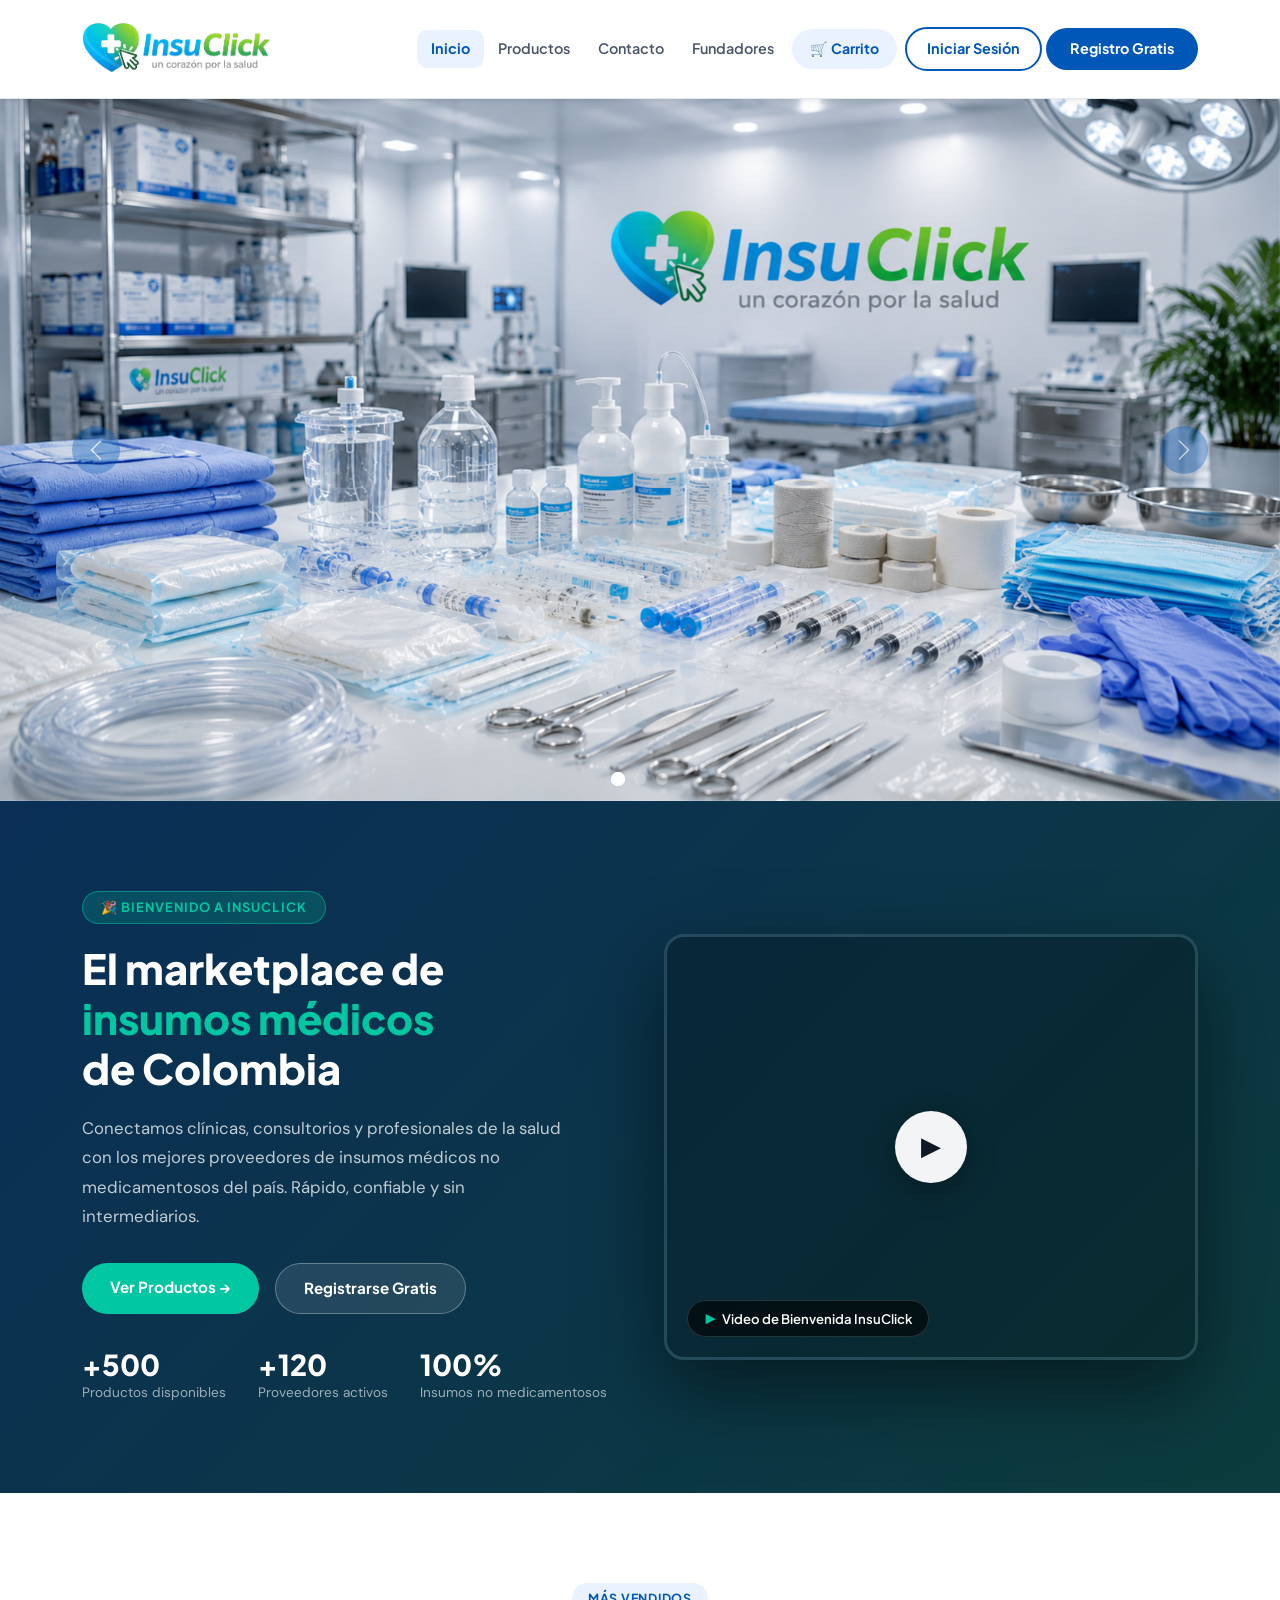
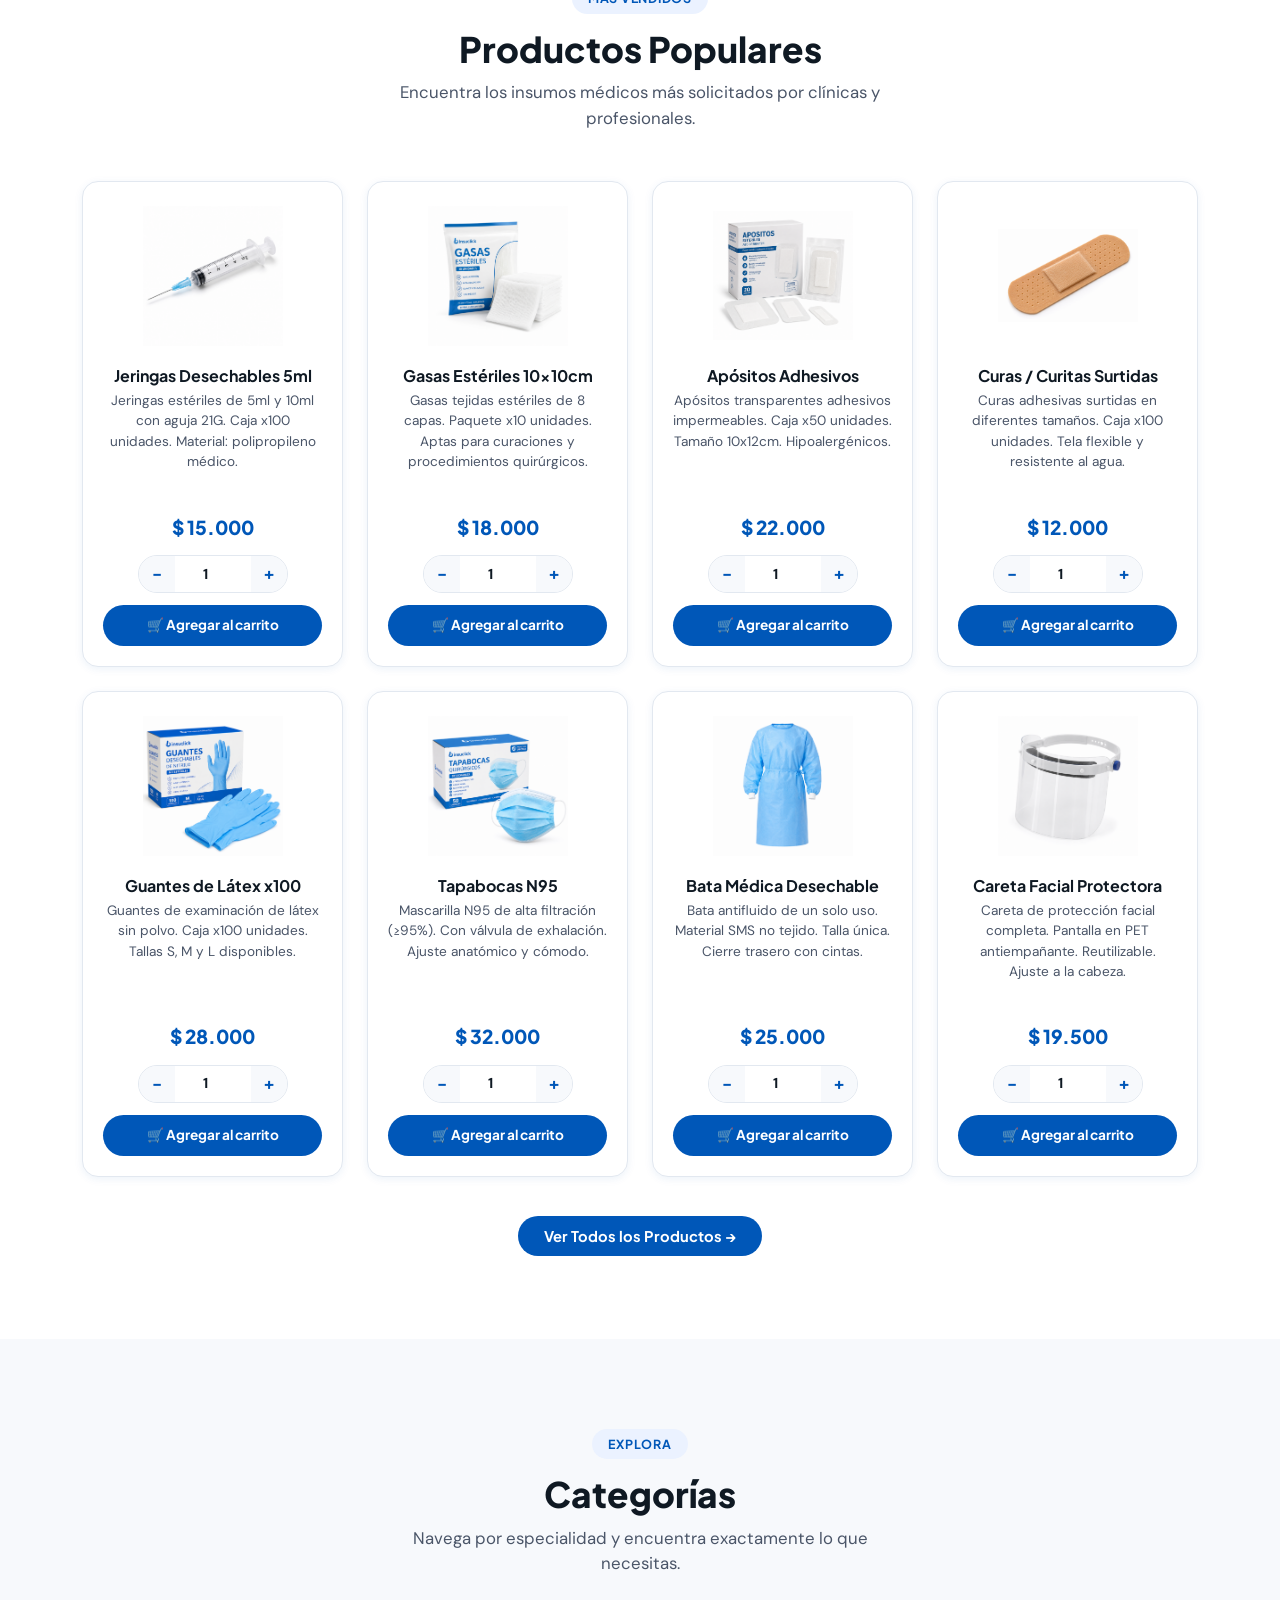
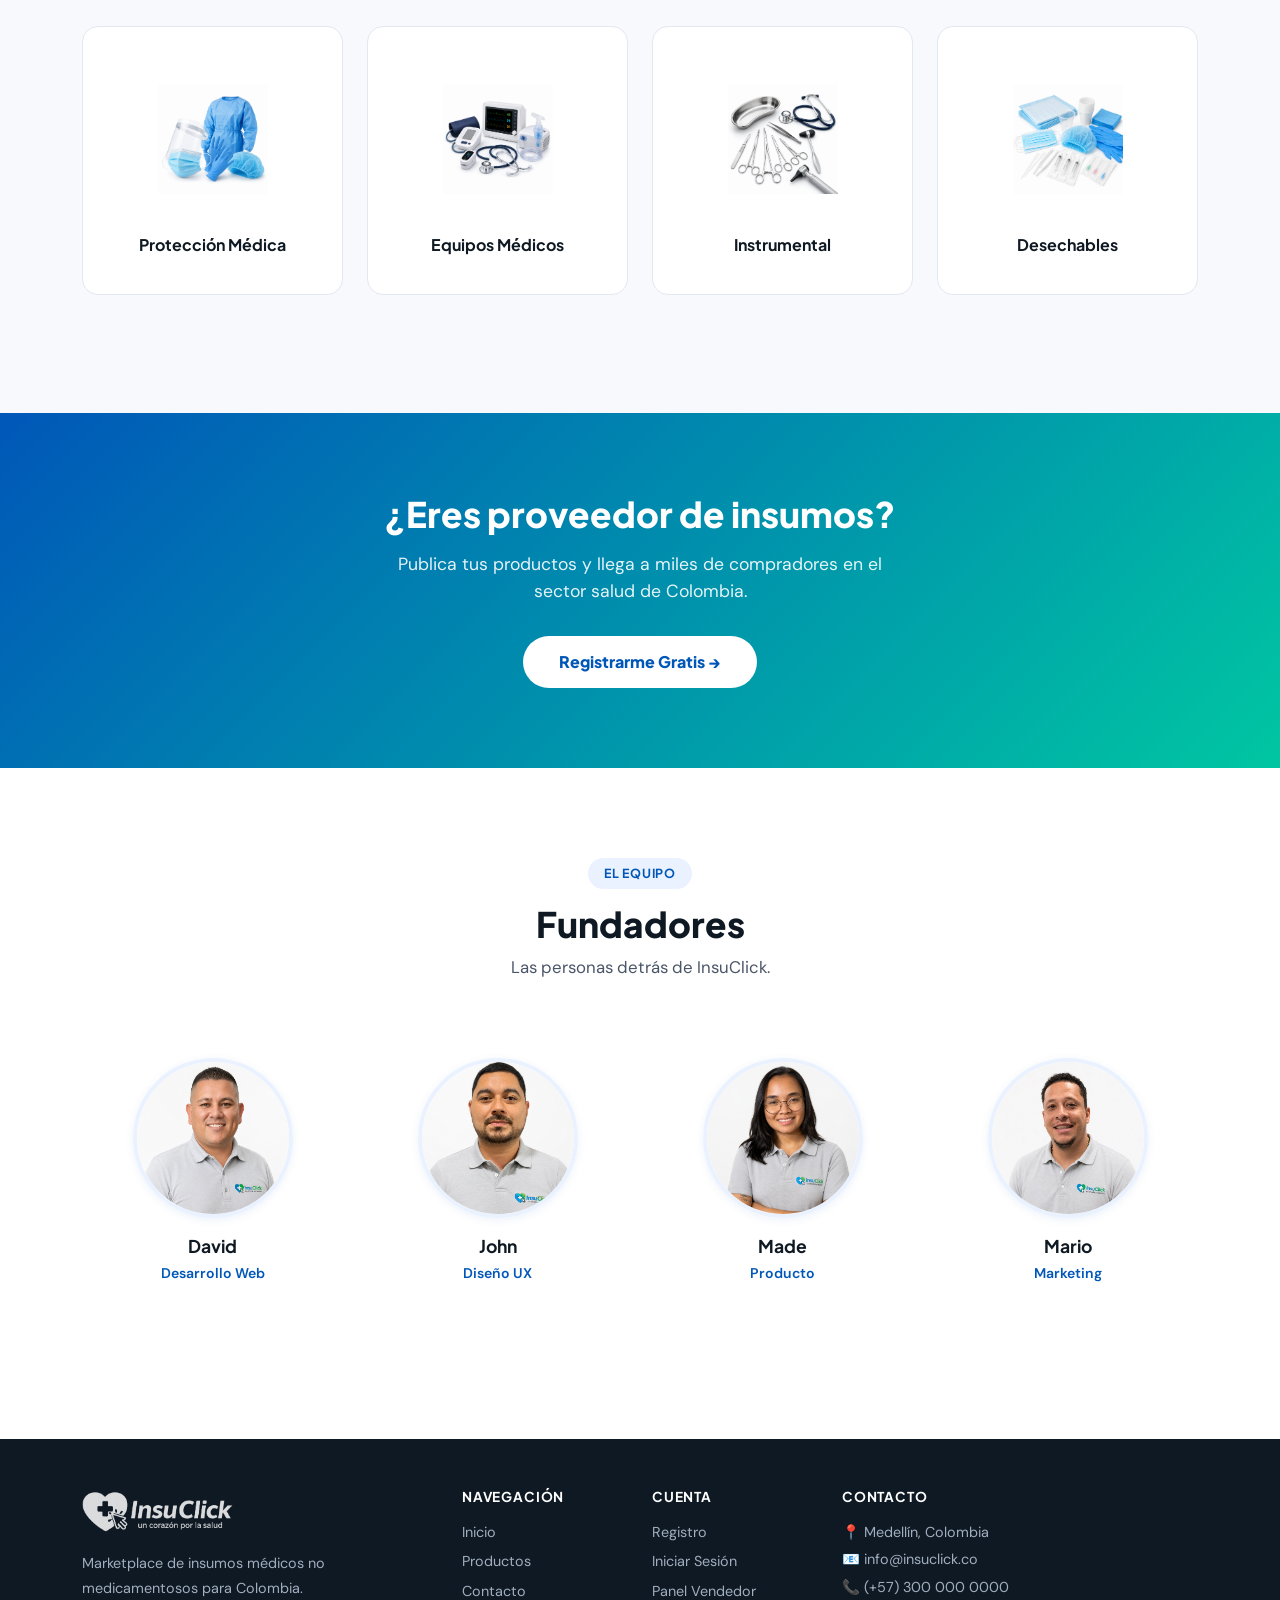
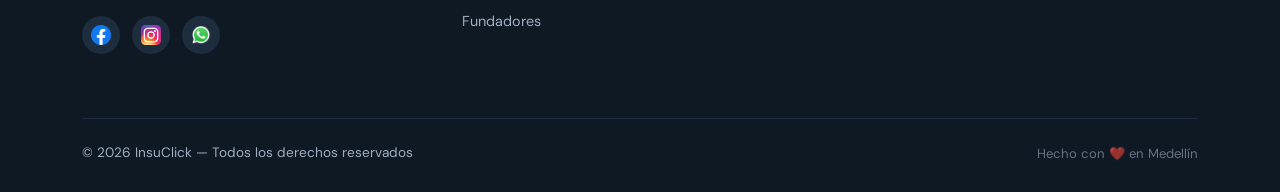
==== index.html @ 4cfe907f "proyecto insuclick final" ====
<!DOCTYPE html>
<html lang="es">
<head>
  <meta charset="UTF-8">
  <meta name="viewport" content="width=device-width, initial-scale=1.0">
  <title>InsuClick — Insumos Médicos</title>
  <link rel="icon" href="img/favicon.png">
  <link href="https://cdn.jsdelivr.net/npm/bootstrap@5.3.3/dist/css/bootstrap.min.css" rel="stylesheet">
  <link rel="stylesheet" href="css/styles.css">
  <style>
    /* ---- CARRUSEL ---- */
    .carousel-hero { width: 100%; position: relative; overflow: hidden; }
    .carousel-hero .carousel-item img {
      width: 100%;
      height: 78vh;
      object-fit: cover;
      display: block;
    }
    .carousel-control-prev-icon,
    .carousel-control-next-icon {
      background-color: rgba(0,87,184,.7);
      border-radius: 50%;
      width: 48px; height: 48px;
      background-size: 50%;
    }
    .carousel-indicators [data-bs-target] {
      width: 12px; height: 12px;
      border-radius: 50%;
      background-color: rgba(255,255,255,.6);
      border: none;
      margin: 0 5px;
      transition: background .3s;
    }
    .carousel-indicators .active { background-color: #fff; transform: scale(1.2); }

    /* ---- SECCIÓN BIENVENIDA / VIDEO ---- */
    .welcome-section {
      padding: 90px 0;
      background: #0F1923;
      position: relative;
      overflow: hidden;
    }
    .welcome-section::before {
      content: '';
      position: absolute;
      inset: 0;
      background: linear-gradient(135deg, rgba(0,87,184,.35) 0%, rgba(0,198,162,.2) 100%);
    }
    .welcome-content { position: relative; z-index: 2; }
    .welcome-badge {
      display: inline-block;
      background: rgba(0,198,162,.2);
      border: 1px solid rgba(0,198,162,.5);
      color: #00C6A2;
      font-family: 'Plus Jakarta Sans', sans-serif;
      font-weight: 700;
      font-size: .8rem;
      letter-spacing: .08em;
      text-transform: uppercase;
      padding: 6px 18px;
      border-radius: 50px;
      margin-bottom: 20px;
    }
    .welcome-title {
      font-size: 2.6rem;
      font-weight: 800;
      color: #fff;
      line-height: 1.2;
      margin-bottom: 20px;
    }
    .welcome-title span { color: #00C6A2; }
    .welcome-desc {
      color: rgba(255,255,255,.75);
      font-size: 1.05rem;
      line-height: 1.75;
      max-width: 480px;
      margin-bottom: 32px;
    }
    .welcome-stats {
      display: flex;
      gap: 32px;
      margin-top: 36px;
      flex-wrap: wrap;
    }
    .welcome-stat strong {
      display: block;
      font-size: 1.8rem;
      font-weight: 800;
      color: #fff;
      font-family: 'Plus Jakarta Sans', sans-serif;
      line-height: 1;
    }
    .welcome-stat span {
      color: rgba(255,255,255,.6);
      font-size: .85rem;
      margin-top: 4px;
      display: block;
    }

    /* Frame del video/imagen de bienvenida */
    .video-frame-wrapper {
      position: relative;
      border-radius: 20px;
      overflow: hidden;
      box-shadow: 0 30px 80px rgba(0,0,0,.5);
      border: 3px solid rgba(255,255,255,.1);
    }
    .video-frame-wrapper video {
      width: 100%;
      height: 420px;
      object-fit: cover;
      display: block;
      border-radius: 17px;
    }
    .video-play-overlay {
      position: absolute;
      inset: 0;
      display: flex;
      align-items: center;
      justify-content: center;
      background: rgba(0,0,0,.25);
      border-radius: 17px;
      transition: background .3s;
    }
    .video-play-overlay:hover { background: rgba(0,0,0,.35); }
    .play-btn {
      width: 72px; height: 72px;
      border-radius: 50%;
      background: rgba(255,255,255,.95);
      display: flex; align-items: center; justify-content: center;
      font-size: 1.6rem;
      box-shadow: 0 8px 30px rgba(0,0,0,.3);
      cursor: pointer;
      transition: transform .2s, box-shadow .2s;
      user-select: none;
    }
    .play-btn:hover { transform: scale(1.1); box-shadow: 0 12px 40px rgba(0,0,0,.4); }
    .welcome-label {
      position: absolute;
      bottom: 20px; left: 20px;
      background: rgba(0,0,0,.6);
      backdrop-filter: blur(8px);
      color: #fff;
      font-family: 'Plus Jakarta Sans', sans-serif;
      font-weight: 600;
      font-size: .82rem;
      padding: 8px 16px;
      border-radius: 50px;
      border: 1px solid rgba(255,255,255,.15);
    }
    .welcome-label span { color: #00C6A2; margin-right: 6px; }

    /* Responsive carrusel */
    @media (max-width: 768px) {
      .carousel-hero .carousel-item img { height: 52vh; }
      .welcome-title { font-size: 1.9rem; }
      .video-frame-wrapper video { height: 260px; }
      .welcome-stats { gap: 20px; }
    }
  </style>
</head>
<body>

<!-- NAVBAR -->
<nav class="navbar navbar-expand-lg navbar-light bg-white shadow-sm" id="main-navbar"></nav>

<!-- ===================== CARRUSEL ===================== -->
<section class="carousel-hero">
  <div id="heroBannerCarousel" class="carousel slide carousel-fade" data-bs-ride="carousel" data-bs-interval="4500">

    <!-- Indicadores -->
    <div class="carousel-indicators">
      <button type="button" data-bs-target="#heroBannerCarousel" data-bs-slide-to="0" class="active"></button>
      <button type="button" data-bs-target="#heroBannerCarousel" data-bs-slide-to="1"></button>
      <button type="button" data-bs-target="#heroBannerCarousel" data-bs-slide-to="2"></button>
    </div>

    <!-- Slides -->
    <div class="carousel-inner">
      <div class="carousel-item active">
        <img src="img/banner1.png" alt="Banner 1 InsuClick">
      </div>
      <div class="carousel-item">
        <img src="img/banner2.png" alt="Banner 2 InsuClick">
      </div>
      <div class="carousel-item">
        <img src="img/banner3.png" alt="Banner 3 InsuClick">
      </div>
    </div>

    <!-- Controles -->
    <button class="carousel-control-prev" type="button" data-bs-target="#heroBannerCarousel" data-bs-slide="prev">
      <span class="carousel-control-prev-icon"></span>
    </button>
    <button class="carousel-control-next" type="button" data-bs-target="#heroBannerCarousel" data-bs-slide="next">
      <span class="carousel-control-next-icon"></span>
    </button>

  </div>
</section>

<!-- ===================== BIENVENIDA / VIDEO ===================== -->
<section class="welcome-section">
  <div class="container">
    <div class="row align-items-center g-5">

      <!-- Texto -->
      <div class="col-lg-6 welcome-content">
        <span class="welcome-badge">🎉 Bienvenido a InsuClick</span>
        <h2 class="welcome-title">
          El marketplace de<br><span>insumos médicos</span><br>de Colombia
        </h2>
        <p class="welcome-desc">
          Conectamos clínicas, consultorios y profesionales de la salud con los mejores
          proveedores de insumos médicos no medicamentosos del país. Rápido, confiable y sin intermediarios.
        </p>
        <div style="display:flex;gap:16px;flex-wrap:wrap;">
          <a href="productos.html" class="btn-primary-ic" style="background:#00C6A2;color:#fff;padding:13px 28px;border-radius:50px;font-weight:700;font-family:'Plus Jakarta Sans',sans-serif;font-size:.95rem;display:inline-block;text-decoration:none;transition:.2s ease;" onmouseover="this.style.background='#009E82'" onmouseout="this.style.background='#00C6A2'">
            Ver Productos →
          </a>
          <a href="registro.html" style="background:rgba(255,255,255,.1);color:#fff;border:1px solid rgba(255,255,255,.3);padding:13px 28px;border-radius:50px;font-weight:700;font-family:'Plus Jakarta Sans',sans-serif;font-size:.95rem;display:inline-block;text-decoration:none;transition:.2s ease;" onmouseover="this.style.background='rgba(255,255,255,.2)'" onmouseout="this.style.background='rgba(255,255,255,.1)'">
            Registrarse Gratis
          </a>
        </div>
        <div class="welcome-stats">
          <div class="welcome-stat">
            <strong>+500</strong>
            <span>Productos disponibles</span>
          </div>
          <div class="welcome-stat">
            <strong>+120</strong>
            <span>Proveedores activos</span>
          </div>
          <div class="welcome-stat">
            <strong>100%</strong>
            <span>Insumos no medicamentosos</span>
          </div>
        </div>
      </div>

      <!-- Video de bienvenida -->
      <div class="col-lg-6 welcome-content">
        <div class="video-frame-wrapper">
          <!-- Vista previa muda: muestra el primer fotograma del video -->
          <video id="video-preview" muted playsinline preload="metadata"
                 style="width:100%;height:420px;object-fit:cover;display:block;border-radius:17px;cursor:pointer;"
                 onclick="openVideoModal()">
            <source src="img/Video_Bienvenida.mp4" type="video/mp4">
          </video>
          <div class="video-play-overlay" onclick="openVideoModal()" style="cursor:pointer;">
            <div class="play-btn">▶</div>
          </div>
          <div class="welcome-label">
            <span>▶</span>Video de Bienvenida InsuClick
          </div>
        </div>
      </div>

    </div>
  </div>
</section>

<!-- Modal video de bienvenida -->
<div class="modal fade" id="videoModal" tabindex="-1" aria-hidden="true">
  <div class="modal-dialog modal-dialog-centered modal-xl">
    <div class="modal-content" style="background:#000;border-radius:16px;border:none;">
      <div class="modal-header" style="border:none;padding:12px 16px;">
        <span style="color:#fff;font-family:'Plus Jakarta Sans',sans-serif;font-weight:700;font-size:1rem;">
          🎬 Bienvenida a InsuClick
        </span>
        <button type="button" class="btn-close btn-close-white" data-bs-dismiss="modal"></button>
      </div>
      <div class="modal-body p-0">
        <video id="modal-video" controls
               style="width:100%;border-radius:0 0 13px 13px;max-height:75vh;display:block;background:#000;">
          <source src="img/Video_Bienvenida.mp4" type="video/mp4">
          Tu navegador no soporta la reproducción de video.
        </video>
      </div>
    </div>
  </div>
</div>

<!-- ===================== PRODUCTOS POPULARES ===================== -->
<section class="products-section">
  <div class="container">
    <div class="section-title">
      <span class="section-badge">Más Vendidos</span>
      <h2>Productos Populares</h2>
      <p>Encuentra los insumos médicos más solicitados por clínicas y profesionales.</p>
    </div>
    <div class="row" id="home-products-grid"></div>
    <div class="text-center mt-4">
      <a href="productos.html" class="btn-primary-ic">Ver Todos los Productos →</a>
    </div>
  </div>
</section>

<!-- ===================== CATEGORÍAS ===================== -->
<section class="categories-section">
  <div class="container">
    <div class="section-title">
      <span class="section-badge">Explora</span>
      <h2>Categorías</h2>
      <p>Navega por especialidad y encuentra exactamente lo que necesitas.</p>
    </div>
    <div class="row">
      <div class="col-md-6 col-lg-3">
        <a href="productos.html?cat=Protección Médica" class="category-card d-block text-decoration-none">
          <img src="img/proteccionmedica.png" alt="Protección Médica" class="category-img mx-auto">
          <h5>Protección Médica</h5>
        </a>
      </div>
      <div class="col-md-6 col-lg-3">
        <a href="productos.html?cat=Equipos Médicos" class="category-card d-block text-decoration-none">
          <img src="img/equiposmedicos.png" alt="Equipos Médicos" class="category-img mx-auto">
          <h5>Equipos Médicos</h5>
        </a>
      </div>
      <div class="col-md-6 col-lg-3">
        <a href="productos.html?cat=Instrumental" class="category-card d-block text-decoration-none">
          <img src="img/instrumental.png" alt="Instrumental" class="category-img mx-auto">
          <h5>Instrumental</h5>
        </a>
      </div>
      <div class="col-md-6 col-lg-3">
        <a href="productos.html?cat=Desechables" class="category-card d-block text-decoration-none">
          <img src="img/desechables.png" alt="Desechables" class="category-img mx-auto">
          <h5>Desechables</h5>
        </a>
      </div>
    </div>
  </div>
</section>

<!-- ===================== CTA REGISTRO ===================== -->
<section style="background: linear-gradient(135deg, #0057B8, #00C6A2); padding: 80px 0;">
  <div class="container text-center text-white">
    <h2 style="font-size:2.2rem; font-weight:800; margin-bottom:16px;">¿Eres proveedor de insumos?</h2>
    <p style="font-size:1.1rem; opacity:.9; max-width:500px; margin: 0 auto 32px;">
      Publica tus productos y llega a miles de compradores en el sector salud de Colombia.
    </p>
    <a href="registro.html" style="background:#fff; color:#0057B8; border-radius:50px; padding:14px 36px;
       font-weight:800; font-family:'Plus Jakarta Sans',sans-serif; font-size:1rem; display:inline-block;
       transition:.2s ease;" onmouseover="this.style.transform='translateY(-3px)'" onmouseout="this.style.transform=''">
      Registrarme Gratis →
    </a>
  </div>
</section>

<!-- ===================== FUNDADORES ===================== -->
<section class="founders-section">
  <div class="container">
    <div class="section-title">
      <span class="section-badge">El Equipo</span>
      <h2>Fundadores</h2>
      <p>Las personas detrás de InsuClick.</p>
    </div>
    <div class="row justify-content-center">
      <div class="col-md-6 col-lg-3">
        <div class="founder-card">
          <img src="img/david.png" alt="David" class="founder-img">
          <h5>David</h5>
          <span class="founder-role">Desarrollo Web</span>
        </div>
      </div>
      <div class="col-md-6 col-lg-3">
        <div class="founder-card">
          <img src="img/john.png" alt="John" class="founder-img">
          <h5>John</h5>
          <span class="founder-role">Diseño UX</span>
        </div>
      </div>
      <div class="col-md-6 col-lg-3">
        <div class="founder-card">
          <img src="img/made.png" alt="Made" class="founder-img">
          <h5>Made</h5>
          <span class="founder-role">Producto</span>
        </div>
      </div>
      <div class="col-md-6 col-lg-3">
        <div class="founder-card">
          <img src="img/mario.jpeg" alt="Mario" class="founder-img">
          <h5>Mario</h5>
          <span class="founder-role">Marketing</span>
        </div>
      </div>
    </div>
  </div>
</section>

<!-- ===================== FOOTER ===================== -->
<footer class="footer-section">
  <div class="container">
    <div class="row">
      <div class="col-md-4 mb-4">
        <img src="img/insuclick.png" alt="InsuClick" style="height:48px;filter:brightness(0) invert(1);opacity:.85;margin-bottom:14px;display:block;">
        <p style="font-size:.9rem;line-height:1.7;max-width:260px;">
          Marketplace de insumos médicos no medicamentosos para Colombia.
        </p>
        <div class="footer-socials mt-3">
          <a href="#" class="footer-social-btn"><img src="img/Facebook_Logo.png" alt="Facebook"></a>
          <a href="#" class="footer-social-btn"><img src="img/Instagram_icon.png" alt="Instagram"></a>
          <a href="#" class="footer-social-btn"><img src="img/WhatsApp_icon.png" alt="WhatsApp"></a>
        </div>
      </div>
      <div class="col-md-2 col-6 mb-4">
        <h6>Navegación</h6>
        <a href="index.html" class="footer-link">Inicio</a>
        <a href="productos.html" class="footer-link">Productos</a>
        <a href="contacto.html" class="footer-link">Contacto</a>
        <a href="fundadores.html" class="footer-link">Fundadores</a>
      </div>
      <div class="col-md-2 col-6 mb-4">
        <h6>Cuenta</h6>
        <a href="registro.html" class="footer-link">Registro</a>
        <a href="login.html" class="footer-link">Iniciar Sesión</a>
        <a href="admin.html" class="footer-link">Panel Vendedor</a>
      </div>
      <div class="col-md-4 mb-4">
        <h6>Contacto</h6>
        <p style="font-size:.9rem;margin-bottom:6px;">📍 Medellín, Colombia</p>
        <p style="font-size:.9rem;margin-bottom:6px;">📧 info@insuclick.co</p>
        <p style="font-size:.9rem;">📞 (+57) 300 000 0000</p>
      </div>
    </div>
    <div class="footer-bottom">
      <span>© 2026 InsuClick — Todos los derechos reservados</span>
      <span style="font-size:.82rem;opacity:.6;">Hecho con ❤️ en Medellín</span>
    </div>
  </div>
</footer>

<script src="https://cdn.jsdelivr.net/npm/bootstrap@5.3.3/dist/js/bootstrap.bundle.min.js"></script>
<script src="js/auth.js"></script>
<script src="js/products.js"></script>
<script src="js/cart.js"></script>
<script src="js/ui.js"></script>
<script>
  UI.renderNavbar('home');

  // Modal video — play al abrir, pause al cerrar
  const videoModalEl = document.getElementById('videoModal');
  const modalVideo   = document.getElementById('modal-video');

  function openVideoModal() {
    const modal = new bootstrap.Modal(videoModalEl);
    modal.show();
  }

  videoModalEl.addEventListener('shown.bs.modal', () => {
    modalVideo.currentTime = 0;
    modalVideo.play();
  });
  videoModalEl.addEventListener('hide.bs.modal', () => {
    modalVideo.pause();
    modalVideo.currentTime = 0;
  });

  // Mostrar primer fotograma en la vista previa
  document.getElementById('video-preview').addEventListener('loadedmetadata', function () {
    this.currentTime = 0.1;
  });

  // Productos destacados en home (primeros 8)
  const grid = document.getElementById('home-products-grid');
  const featured = Products.list().slice(0, 8);
  if (!featured.length) {
    grid.innerHTML = '<p class="text-center text-muted">No hay productos disponibles.</p>';
  } else {
    grid.innerHTML = featured.map(p => `
      <div class="col-md-6 col-lg-3 d-flex mb-4">
        <div class="product-card w-100" style="padding:24px 20px 20px;display:flex;flex-direction:column;align-items:center;text-align:center;border:1px solid #E2E8F0;border-radius:16px;background:#fff;transition:transform .25s,box-shadow .25s;">
          <img src="${p.imagen}" alt="${p.nombre}" class="product-img">
          <h5 style="font-size:1rem;font-weight:700;margin-bottom:6px;">${p.nombre}</h5>
          <p style="color:#4A5568;font-size:.85rem;flex:1;margin-bottom:12px;">${p.descripcion}</p>
          <div class="product-price" style="font-size:1.2rem;font-weight:800;color:#0057B8;font-family:'Plus Jakarta Sans',sans-serif;margin-bottom:14px;">${Products.formatPrice(p.precio)}</div>
          <!-- Selector cantidad -->
          <div style="display:flex;align-items:center;border:1.5px solid #E2E8F0;border-radius:50px;overflow:hidden;width:100%;max-width:150px;margin-bottom:12px;">
            <button onclick="homeQty(${p.id},-1)" style="width:36px;height:36px;background:#F7F9FC;border:none;font-size:1.1rem;font-weight:700;color:#0057B8;cursor:pointer;flex-shrink:0;">−</button>
            <input id="hqty-${p.id}" type="number" value="1" min="1" max="${p.stock}"
              style="width:100%;border:none;text-align:center;font-weight:700;font-size:.9rem;color:#0F1923;background:#fff;outline:none;-moz-appearance:textfield;"
              onchange="homeClamp(${p.id},${p.stock})">
            <button onclick="homeQty(${p.id},+1)" style="width:36px;height:36px;background:#F7F9FC;border:none;font-size:1.1rem;font-weight:700;color:#0057B8;cursor:pointer;flex-shrink:0;">+</button>
          </div>
          <button id="hbtn-${p.id}" onclick="homeAddCart(${p.id})"
            style="width:100%;background:#0057B8;color:#fff;border:none;border-radius:50px;padding:10px 0;font-weight:700;font-family:'Plus Jakarta Sans',sans-serif;font-size:.85rem;cursor:pointer;transition:background .2s;display:flex;align-items:center;justify-content:center;gap:6px;">
            🛒 Agregar al carrito
          </button>
        </div>
      </div>
    `).join('');
  }

  function homeQty(id, delta) {
    const input = document.getElementById(`hqty-${id}`);
    const p = Products.getById(id);
    let val = parseInt(input.value) + delta;
    val = Math.max(1, Math.min(val, p.stock));
    input.value = val;
    if (Cart.hasItem(id)) Cart.setQty(id, val);
  }
  function homeClamp(id, maxStock) {
    const input = document.getElementById(`hqty-${id}`);
    let val = parseInt(input.value);
    if (isNaN(val) || val < 1) val = 1;
    if (val > maxStock) val = maxStock;
    input.value = val;
  }
  function homeAddCart(id) {
    const p   = Products.getById(id);
    const qty = parseInt(document.getElementById(`hqty-${id}`).value) || 1;
    if (Cart.hasItem(id)) { window.location.href = 'carrito.html'; return; }
    Cart.add(p, qty);
    const btn = document.getElementById(`hbtn-${id}`);
    btn.textContent = '✓ Agregado';
    btn.style.background = '#00C6A2';
    UI.toast(`${p.nombre} agregado al carrito 🛒`, 'success');
  }
</script>
</body>
</html>
---- css/styles.css ----
/* ========================================= */
/* VARIABLES DE COLOR Y TIPOGRAFÍA           */
/* ========================================= */

@import url('https://fonts.googleapis.com/css2?family=Plus+Jakarta+Sans:wght@400;500;600;700;800&family=DM+Sans:wght@300;400;500&display=swap');

:root {
  --primary:       #0057B8;
  --primary-dark:  #003E8A;
  --primary-light: #EBF2FF;
  --accent:        #00C6A2;
  --accent-dark:   #009E82;
  --danger:        #E53E3E;
  --warning:       #F6AD55;
  --success:       #38A169;
  --text-dark:     #0F1923;
  --text-mid:      #4A5568;
  --text-light:    #A0AEC0;
  --bg-light:      #F7F9FC;
  --bg-white:      #FFFFFF;
  --border:        #E2E8F0;
  --shadow-sm:     0 2px 8px rgba(0,87,184,.08);
  --shadow-md:     0 6px 24px rgba(0,87,184,.13);
  --shadow-lg:     0 16px 48px rgba(0,87,184,.16);
  --radius:        16px;
  --radius-sm:     10px;
  --radius-pill:   50px;
  --transition:    .25s cubic-bezier(.4,0,.2,1);
  --font-head:     'Plus Jakarta Sans', sans-serif;
  --font-body:     'DM Sans', sans-serif;
}

/* ========================================= */
/* RESET Y BASE                              */
/* ========================================= */

*, *::before, *::after { box-sizing: border-box; }

body {
  margin: 0; padding: 0;
  font-family: var(--font-body);
  color: var(--text-dark);
  background: var(--bg-white);
  overflow-x: hidden;
}

img { max-width: 100%; display: block; }

a { text-decoration: none; color: inherit; }

h1,h2,h3,h4,h5,h6 { font-family: var(--font-head); }

/* ========================================= */
/* NAVBAR                                    */
/* ========================================= */

.navbar {
  padding: 14px 0;
  background: rgba(255,255,255,.95) !important;
  backdrop-filter: blur(12px);
  border-bottom: 1px solid var(--border);
  position: sticky;
  top: 0;
  z-index: 1000;
  transition: box-shadow var(--transition);
}

.navbar.scrolled { box-shadow: var(--shadow-md); }

.logo-img { height: 60px; width: auto; object-fit: contain; }

.nav-link {
  font-family: var(--font-head);
  font-weight: 600;
  font-size: .9rem;
  color: var(--text-mid) !important;
  padding: 8px 14px !important;
  border-radius: var(--radius-sm);
  transition: color var(--transition), background var(--transition);
}

.nav-link:hover,
.nav-link.active {
  color: var(--primary) !important;
  background: var(--primary-light);
}

.nav-link.active {
  font-weight: 700;
}

.btn-nav-register {
  background: var(--primary);
  color: #fff !important;
  border-radius: var(--radius-pill);
  padding: 10px 24px !important;
  font-weight: 700;
  font-family: var(--font-head);
  transition: background var(--transition), transform var(--transition);
  border: none;
}
.btn-nav-register:hover {
  background: var(--primary-dark);
  color: #fff !important;
  transform: translateY(-2px);
}

/* Botón login */
.btn-nav-login {
  border: 2px solid var(--primary);
  color: var(--primary) !important;
  border-radius: var(--radius-pill);
  padding: 9px 20px !important;
  font-weight: 700;
  font-family: var(--font-head);
  transition: all var(--transition);
  background: transparent;
}
.btn-nav-login:hover {
  background: var(--primary-light);
  transform: translateY(-2px);
}

/* Usuario autenticado en nav */
.nav-user-info {
  display: flex;
  align-items: center;
  gap: 10px;
  font-family: var(--font-head);
  font-weight: 600;
  font-size: .88rem;
  color: var(--text-mid);
}
.nav-user-avatar {
  width: 36px; height: 36px;
  border-radius: 50%;
  background: var(--primary);
  color: #fff;
  display: flex; align-items: center; justify-content: center;
  font-size: .85rem;
  font-weight: 700;
}
.btn-logout {
  background: none;
  border: none;
  color: var(--danger);
  font-weight: 600;
  font-size: .85rem;
  cursor: pointer;
  padding: 4px 8px;
  border-radius: 6px;
  transition: background var(--transition);
}
.btn-logout:hover { background: #FFF5F5; }

/* ========================================= */
/* HERO BANNER                               */
/* ========================================= */

.hero-banner { width: 100%; overflow: hidden; position: relative; }

.banner-img {
  width: 100%;
  height: 78vh;
  object-fit: cover;
  display: block;
}

/* ========================================= */
/* SECCIÓN TÍTULOS                           */
/* ========================================= */

.section-title {
  text-align: center;
  margin-bottom: 50px;
}
.section-title h2 {
  font-size: 2.2rem;
  font-weight: 800;
  color: var(--text-dark);
  margin-bottom: 10px;
}
.section-title p {
  color: var(--text-mid);
  font-size: 1.05rem;
  max-width: 500px;
  margin: 0 auto;
}
.section-badge {
  display: inline-block;
  background: var(--primary-light);
  color: var(--primary);
  font-family: var(--font-head);
  font-weight: 700;
  font-size: .78rem;
  letter-spacing: .06em;
  text-transform: uppercase;
  padding: 6px 16px;
  border-radius: var(--radius-pill);
  margin-bottom: 14px;
}

/* ========================================= */
/* TARJETAS PRODUCTO                         */
/* ========================================= */

.products-section { padding: 90px 0; }

.product-card {
  background: var(--bg-white);
  padding: 32px 24px;
  border-radius: var(--radius);
  text-align: center;
  box-shadow: var(--shadow-sm);
  border: 1px solid var(--border);
  transition: transform var(--transition), box-shadow var(--transition);
  margin-bottom: 28px;
  height: 100%;
  display: flex; flex-direction: column; align-items: center;
}
.product-card:hover {
  transform: translateY(-8px);
  box-shadow: var(--shadow-md);
}
.product-img {
  width: 140px; height: 140px;
  object-fit: contain;
  margin-bottom: 20px;
}
.product-card h5 {
  font-size: 1.1rem;
  font-weight: 700;
  margin-bottom: 6px;
  color: var(--text-dark);
}
.product-card p {
  color: var(--text-mid);
  font-size: .92rem;
  flex: 1;
  margin-bottom: 18px;
}
.product-price {
  font-size: 1.3rem;
  font-weight: 800;
  color: var(--primary);
  font-family: var(--font-head);
  margin-bottom: 14px;
}
.btn-product {
  background: var(--primary);
  color: #fff;
  border: none;
  border-radius: var(--radius-pill);
  padding: 10px 22px;
  font-weight: 700;
  font-family: var(--font-head);
  font-size: .9rem;
  transition: background var(--transition), transform var(--transition);
  width: 100%;
}
.btn-product:hover {
  background: var(--primary-dark);
  color: #fff;
  transform: scale(1.03);
}

/* ========================================= */
/* CATEGORÍAS                                */
/* ========================================= */

.categories-section { padding: 90px 0; background: var(--bg-light); }

.category-card {
  background: var(--bg-white);
  padding: 32px 20px;
  border-radius: var(--radius);
  text-align: center;
  border: 1px solid var(--border);
  transition: transform var(--transition), box-shadow var(--transition);
  margin-bottom: 28px;
  cursor: pointer;
}
.category-card:hover {
  transform: translateY(-6px);
  box-shadow: var(--shadow-md);
  border-color: var(--primary);
}
.category-img {
  width: 110px; height: 160px;
  object-fit: contain;
  margin: 0 auto 16px;
}
.category-card h5 {
  font-size: 1rem;
  font-weight: 700;
  color: var(--text-dark);
}

/* ========================================= */
/* FUNDADORES                                */
/* ========================================= */

.founders-section { padding: 90px 0; }

.founder-card {
  text-align: center;
  margin-bottom: 36px;
  padding: 28px 20px;
  border-radius: var(--radius);
  transition: transform var(--transition);
}
.founder-card:hover { transform: translateY(-6px); }
.founder-img {
  width: 160px; height: 160px;
  border-radius: 50%;
  object-fit: cover;
  margin: 0 auto 18px;
  border: 4px solid var(--primary-light);
  box-shadow: var(--shadow-sm);
}
.founder-card h5 {
  font-weight: 700;
  font-size: 1.1rem;
  margin-bottom: 4px;
  color: var(--text-dark);
}
.founder-card .founder-role {
  color: var(--primary);
  font-size: .88rem;
  font-weight: 600;
}
.founder-card p {
  color: var(--text-mid);
  font-size: .9rem;
  margin-top: 10px;
}

/* ========================================= */
/* CONTACTO                                  */
/* ========================================= */

.contact-section { padding: 90px 0; background: var(--bg-light); }

.contact-card {
  background: var(--bg-white);
  border-radius: var(--radius);
  padding: 44px 40px;
  box-shadow: var(--shadow-sm);
  border: 1px solid var(--border);
}
.contact-info-item {
  display: flex;
  align-items: flex-start;
  gap: 16px;
  margin-bottom: 28px;
}
.contact-icon {
  width: 48px; height: 48px;
  border-radius: 12px;
  background: var(--primary-light);
  display: flex; align-items: center; justify-content: center;
  flex-shrink: 0;
  font-size: 1.3rem;
}
.contact-info-item strong {
  display: block;
  font-weight: 700;
  margin-bottom: 3px;
  color: var(--text-dark);
}
.contact-info-item span {
  color: var(--text-mid);
  font-size: .92rem;
}

/* ========================================= */
/* ADMIN PANEL / CRUD                        */
/* ========================================= */

.admin-section { padding: 90px 0; }

.admin-header {
  display: flex;
  align-items: center;
  justify-content: space-between;
  margin-bottom: 32px;
  flex-wrap: wrap;
  gap: 16px;
}
.admin-header h2 {
  font-size: 1.8rem;
  font-weight: 800;
  margin: 0;
}

.table-container {
  background: var(--bg-white);
  border-radius: var(--radius);
  box-shadow: var(--shadow-sm);
  border: 1px solid var(--border);
  overflow: hidden;
}
.table th {
  background: var(--bg-light);
  font-family: var(--font-head);
  font-weight: 700;
  font-size: .85rem;
  letter-spacing: .03em;
  text-transform: uppercase;
  color: var(--text-mid);
  border-bottom: 2px solid var(--border);
  padding: 16px 20px;
}
.table td {
  padding: 14px 20px;
  vertical-align: middle;
  border-bottom: 1px solid var(--border);
  font-size: .92rem;
  color: var(--text-dark);
}
.table tbody tr:last-child td { border-bottom: none; }
.table tbody tr:hover td { background: var(--bg-light); }

.table-product-img {
  width: 50px; height: 50px;
  object-fit: contain;
  border-radius: 8px;
  border: 1px solid var(--border);
}

.badge-category {
  background: var(--primary-light);
  color: var(--primary);
  font-weight: 700;
  font-size: .75rem;
  padding: 4px 12px;
  border-radius: var(--radius-pill);
}

/* ========================================= */
/* BOTONES GENERALES                         */
/* ========================================= */

.btn-primary-ic {
  background: var(--primary);
  color: #fff;
  border: none;
  border-radius: var(--radius-pill);
  padding: 11px 26px;
  font-weight: 700;
  font-family: var(--font-head);
  font-size: .92rem;
  cursor: pointer;
  transition: background var(--transition), transform var(--transition);
}
.btn-primary-ic:hover { background: var(--primary-dark); transform: translateY(-2px); }

.btn-accent-ic {
  background: var(--accent);
  color: #fff;
  border: none;
  border-radius: var(--radius-pill);
  padding: 11px 26px;
  font-weight: 700;
  font-family: var(--font-head);
  font-size: .92rem;
  cursor: pointer;
  transition: background var(--transition), transform var(--transition);
}
.btn-accent-ic:hover { background: var(--accent-dark); transform: translateY(-2px); }

.btn-danger-ic {
  background: var(--danger);
  color: #fff;
  border: none;
  border-radius: var(--radius-sm);
  padding: 7px 14px;
  font-weight: 600;
  font-size: .82rem;
  cursor: pointer;
  transition: opacity var(--transition);
}
.btn-danger-ic:hover { opacity: .85; }

.btn-edit-ic {
  background: var(--primary-light);
  color: var(--primary);
  border: none;
  border-radius: var(--radius-sm);
  padding: 7px 14px;
  font-weight: 600;
  font-size: .82rem;
  cursor: pointer;
  transition: background var(--transition);
}
.btn-edit-ic:hover { background: #d0e4ff; }

/* ========================================= */
/* FORMULARIOS (modales y páginas)           */
/* ========================================= */

.form-label {
  font-weight: 600;
  font-size: .88rem;
  color: var(--text-dark);
  margin-bottom: 6px;
}
.form-control,
.form-select {
  height: 50px;
  border-radius: var(--radius-sm);
  border: 1.5px solid var(--border);
  font-family: var(--font-body);
  font-size: .92rem;
  transition: border-color var(--transition), box-shadow var(--transition);
}
.form-control:focus,
.form-select:focus {
  border-color: var(--primary);
  box-shadow: 0 0 0 3px rgba(0,87,184,.12);
  outline: none;
}
textarea.form-control { height: auto; }

.form-error {
  color: var(--danger);
  font-size: .8rem;
  margin-top: 4px;
  display: none;
}
.form-control.is-invalid { border-color: var(--danger); }
.form-control.is-invalid + .form-error { display: block; }

/* ========================================= */
/* MODALES                                   */
/* ========================================= */

.modal-content {
  border-radius: 20px;
  border: none;
  padding: 8px;
  box-shadow: var(--shadow-lg);
}
.modal-header {
  border-bottom: 1px solid var(--border);
  padding: 20px 28px;
}
.modal-title {
  font-family: var(--font-head);
  font-weight: 800;
  font-size: 1.25rem;
  color: var(--text-dark);
}
.modal-body { padding: 28px; }
.modal-footer {
  border-top: 1px solid var(--border);
  padding: 16px 28px;
}

/* ========================================= */
/* ALERTAS / TOAST                           */
/* ========================================= */

.toast-container { position: fixed; top: 80px; right: 20px; z-index: 9999; }

.toast-ic {
  background: var(--bg-white);
  border-left: 4px solid var(--success);
  border-radius: 12px;
  padding: 16px 20px;
  box-shadow: var(--shadow-md);
  min-width: 280px;
  display: flex;
  align-items: center;
  gap: 12px;
  font-family: var(--font-head);
  font-weight: 600;
  font-size: .92rem;
  animation: slideIn .3s ease;
  margin-bottom: 10px;
}
.toast-ic.error { border-left-color: var(--danger); }
.toast-ic.warning { border-left-color: var(--warning); }

@keyframes slideIn {
  from { transform: translateX(100px); opacity: 0; }
  to   { transform: translateX(0); opacity: 1; }
}

/* ========================================= */
/* ESTADO VACÍO                              */
/* ========================================= */

.empty-state {
  text-align: center;
  padding: 70px 20px;
  color: var(--text-light);
}
.empty-state .empty-icon {
  font-size: 4rem;
  margin-bottom: 18px;
  opacity: .4;
}
.empty-state h4 {
  font-size: 1.2rem;
  font-weight: 700;
  color: var(--text-mid);
  margin-bottom: 8px;
}
.empty-state p {
  font-size: .92rem;
  margin-bottom: 24px;
}

/* ========================================= */
/* FOOTER                                    */
/* ========================================= */

.footer-section {
  background: #0F1923;
  color: #A0AEC0;
  padding: 50px 0 28px;
}
.footer-logo { height: 48px; filter: brightness(0) invert(1); opacity: .85; }
.footer-section h6 {
  font-family: var(--font-head);
  font-weight: 700;
  color: #fff;
  font-size: .85rem;
  letter-spacing: .06em;
  text-transform: uppercase;
  margin-bottom: 16px;
}
.footer-link {
  color: #A0AEC0;
  font-size: .9rem;
  display: block;
  margin-bottom: 8px;
  transition: color var(--transition);
}
.footer-link:hover { color: #fff; }
.footer-bottom {
  border-top: 1px solid #1E2D3D;
  margin-top: 40px;
  padding-top: 24px;
  font-size: .85rem;
  display: flex;
  justify-content: space-between;
  align-items: center;
  flex-wrap: wrap;
  gap: 12px;
}
.footer-socials { display: flex; gap: 12px; }
.footer-social-btn {
  width: 38px; height: 38px;
  border-radius: 50%;
  background: #1E2D3D;
  display: flex; align-items: center; justify-content: center;
  transition: background var(--transition);
  overflow: hidden;
}
.footer-social-btn:hover { background: var(--primary); }
.footer-social-btn img { width: 20px; height: 20px; object-fit: contain; }

/* ========================================= */
/* BUSCADOR DE PRODUCTOS                     */
/* ========================================= */

.search-bar-wrapper {
  position: relative;
  max-width: 400px;
}
.search-bar-wrapper input {
  padding-left: 44px;
  border-radius: var(--radius-pill);
  border: 1.5px solid var(--border);
  height: 46px;
  font-size: .92rem;
  width: 100%;
}
.search-bar-wrapper input:focus {
  border-color: var(--primary);
  box-shadow: 0 0 0 3px rgba(0,87,184,.12);
  outline: none;
}
.search-icon {
  position: absolute;
  left: 16px; top: 50%;
  transform: translateY(-50%);
  color: var(--text-light);
  font-size: 1rem;
}

/* ========================================= */
/* PÁGINA DE AUTH (login / registro)         */
/* ========================================= */

.auth-page {
  min-height: 100vh;
  background: linear-gradient(135deg, var(--primary) 0%, #003E8A 60%, #00C6A2 100%);
  display: flex;
  align-items: center;
  justify-content: center;
  padding: 40px 16px;
}
.auth-card {
  background: var(--bg-white);
  border-radius: 24px;
  padding: 48px 44px;
  width: 100%;
  max-width: 460px;
  box-shadow: var(--shadow-lg);
}
.auth-logo { height: 56px; margin: 0 auto 28px; display: block; }
.auth-card h2 {
  font-size: 1.8rem;
  font-weight: 800;
  margin-bottom: 6px;
  color: var(--text-dark);
}
.auth-card .auth-subtitle {
  color: var(--text-mid);
  font-size: .95rem;
  margin-bottom: 32px;
}
.auth-divider {
  text-align: center;
  position: relative;
  margin: 24px 0;
  color: var(--text-light);
  font-size: .85rem;
}
.auth-divider::before {
  content: '';
  position: absolute;
  left: 0; top: 50%;
  width: 42%; height: 1px;
  background: var(--border);
}
.auth-divider::after {
  content: '';
  position: absolute;
  right: 0; top: 50%;
  width: 42%; height: 1px;
  background: var(--border);
}
.auth-switch {
  text-align: center;
  margin-top: 22px;
  font-size: .9rem;
  color: var(--text-mid);
}
.auth-switch a {
  color: var(--primary);
  font-weight: 700;
  cursor: pointer;
}
.auth-switch a:hover { text-decoration: underline; }

/* ========================================= */
/* RESPONSIVE                                */
/* ========================================= */

@media (max-width: 768px) {
  .banner-img { height: 55vh; }
  .section-title h2 { font-size: 1.7rem; }
  .auth-card { padding: 36px 24px; }
  .contact-card { padding: 28px 20px; }
  .admin-header { flex-direction: column; align-items: flex-start; }
}

@media (max-width: 480px) {
  .banner-img { height: 40vh; }
  .btn-primary-ic, .btn-accent-ic { width: 100%; text-align: center; }
}
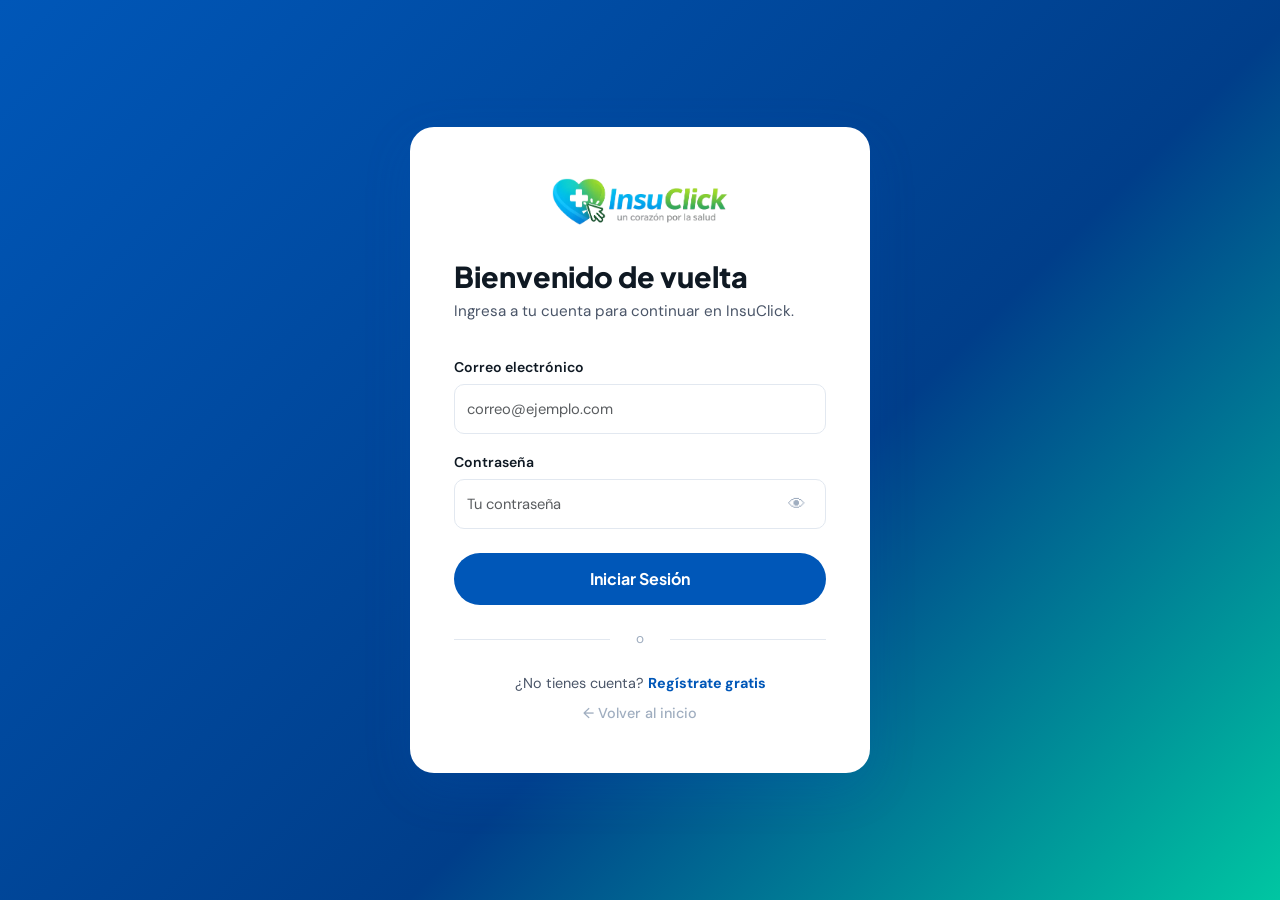
==== commit ee320060: "Actualizar portal INSUCLICK con acceso de usuarios Se actualizan las pantallas de inicio de sesión, " ====
--- a/index.html
+++ b/index.html
@@ -1,6 +1,20 @@
 <!DOCTYPE html>
 <html lang="es">
 <head>
+  <script>
+    // INSUCLICK: primero se solicita iniciar sesión o crear una cuenta.
+    // Solo una sesión creada tras validar con el backend permite ver el portal.
+    (function () {
+      try {
+        var sesion = localStorage.getItem('insuclick_session');
+        if (!sesion || sesion === 'null') {
+          window.location.replace('login.html');
+        }
+      } catch (e) {
+        window.location.replace('login.html');
+      }
+    })();
+  </script>
   <meta charset="UTF-8">
   <meta name="viewport" content="width=device-width, initial-scale=1.0">
   <title>InsuClick — Insumos Médicos</title>
@@ -281,8 +295,49 @@
   </div>
 </div>
 
-<!-- ===================== PRODUCTOS POPULARES ===================== -->
-<section class="products-section">
+<!-- ===================== BENEFICIOS (portada pública) ===================== -->
+<section class="categories-section">
+  <div class="container">
+    <div class="section-title">
+      <span class="section-badge">¿Por qué InsuClick?</span>
+      <h2>Beneficios</h2>
+      <p>Lo que obtienes al comprar, vender o donar con nosotros.</p>
+    </div>
+    <div class="row g-4">
+      <div class="col-md-6 col-lg-3">
+        <div class="category-card h-100">
+          <div style="font-size:2.6rem;margin-bottom:12px;">🤝</div>
+          <h5>Sin intermediarios</h5>
+          <p style="color:var(--text-mid);font-size:.92rem;margin:0;">Compradores y proveedores se conectan directamente.</p>
+        </div>
+      </div>
+      <div class="col-md-6 col-lg-3">
+        <div class="category-card h-100">
+          <div style="font-size:2.6rem;margin-bottom:12px;">⚡</div>
+          <h5>Rápido y confiable</h5>
+          <p style="color:var(--text-mid);font-size:.92rem;margin:0;">Encuentra lo que necesitas por categoría y arma tu pedido en minutos.</p>
+        </div>
+      </div>
+      <div class="col-md-6 col-lg-3">
+        <div class="category-card h-100">
+          <div style="font-size:2.6rem;margin-bottom:12px;">🩺</div>
+          <h5>Insumos no medicamentosos</h5>
+          <p style="color:var(--text-mid);font-size:.92rem;margin:0;">Protección, equipos, instrumental y desechables para el sector salud.</p>
+        </div>
+      </div>
+      <div class="col-md-6 col-lg-3">
+        <div class="category-card h-100">
+          <div style="font-size:2.6rem;margin-bottom:12px;">💙</div>
+          <h5>Vende y dona</h5>
+          <p style="color:var(--text-mid);font-size:.92rem;margin:0;">Los proveedores publican sus productos y pueden apoyar a fundaciones.</p>
+        </div>
+      </div>
+    </div>
+  </div>
+</section>
+
+<!-- ===================== PRODUCTOS POPULARES (solo con sesión) ===================== -->
+<section class="products-section" id="home-products-section">
   <div class="container">
     <div class="section-title">
       <span class="section-badge">Más Vendidos</span>
@@ -300,7 +355,7 @@
 <section class="categories-section">
   <div class="container">
     <div class="section-title">
-      <span class="section-badge">Explora</span>
+      <span class="section-badge">Nuestros servicios</span>
       <h2>Categorías</h2>
       <p>Navega por especialidad y encuentra exactamente lo que necesitas.</p>
     </div>
@@ -352,7 +407,7 @@
 <section class="founders-section">
   <div class="container">
     <div class="section-title">
-      <span class="section-badge">El Equipo</span>
+      <span class="section-badge">Quiénes somos</span>
       <h2>Fundadores</h2>
       <p>Las personas detrás de InsuClick.</p>
     </div>
@@ -438,6 +493,11 @@
 <script src="js/ui.js"></script>
 <script>
   UI.renderNavbar('home');
+
+  // El catálogo es privado: sin sesión no se muestran los productos populares
+  if (!Auth.isLoggedIn()) {
+    document.getElementById('home-products-section').style.display = 'none';
+  }
 
   // Modal video — play al abrir, pause al cerrar
   const videoModalEl = document.getElementById('videoModal');
